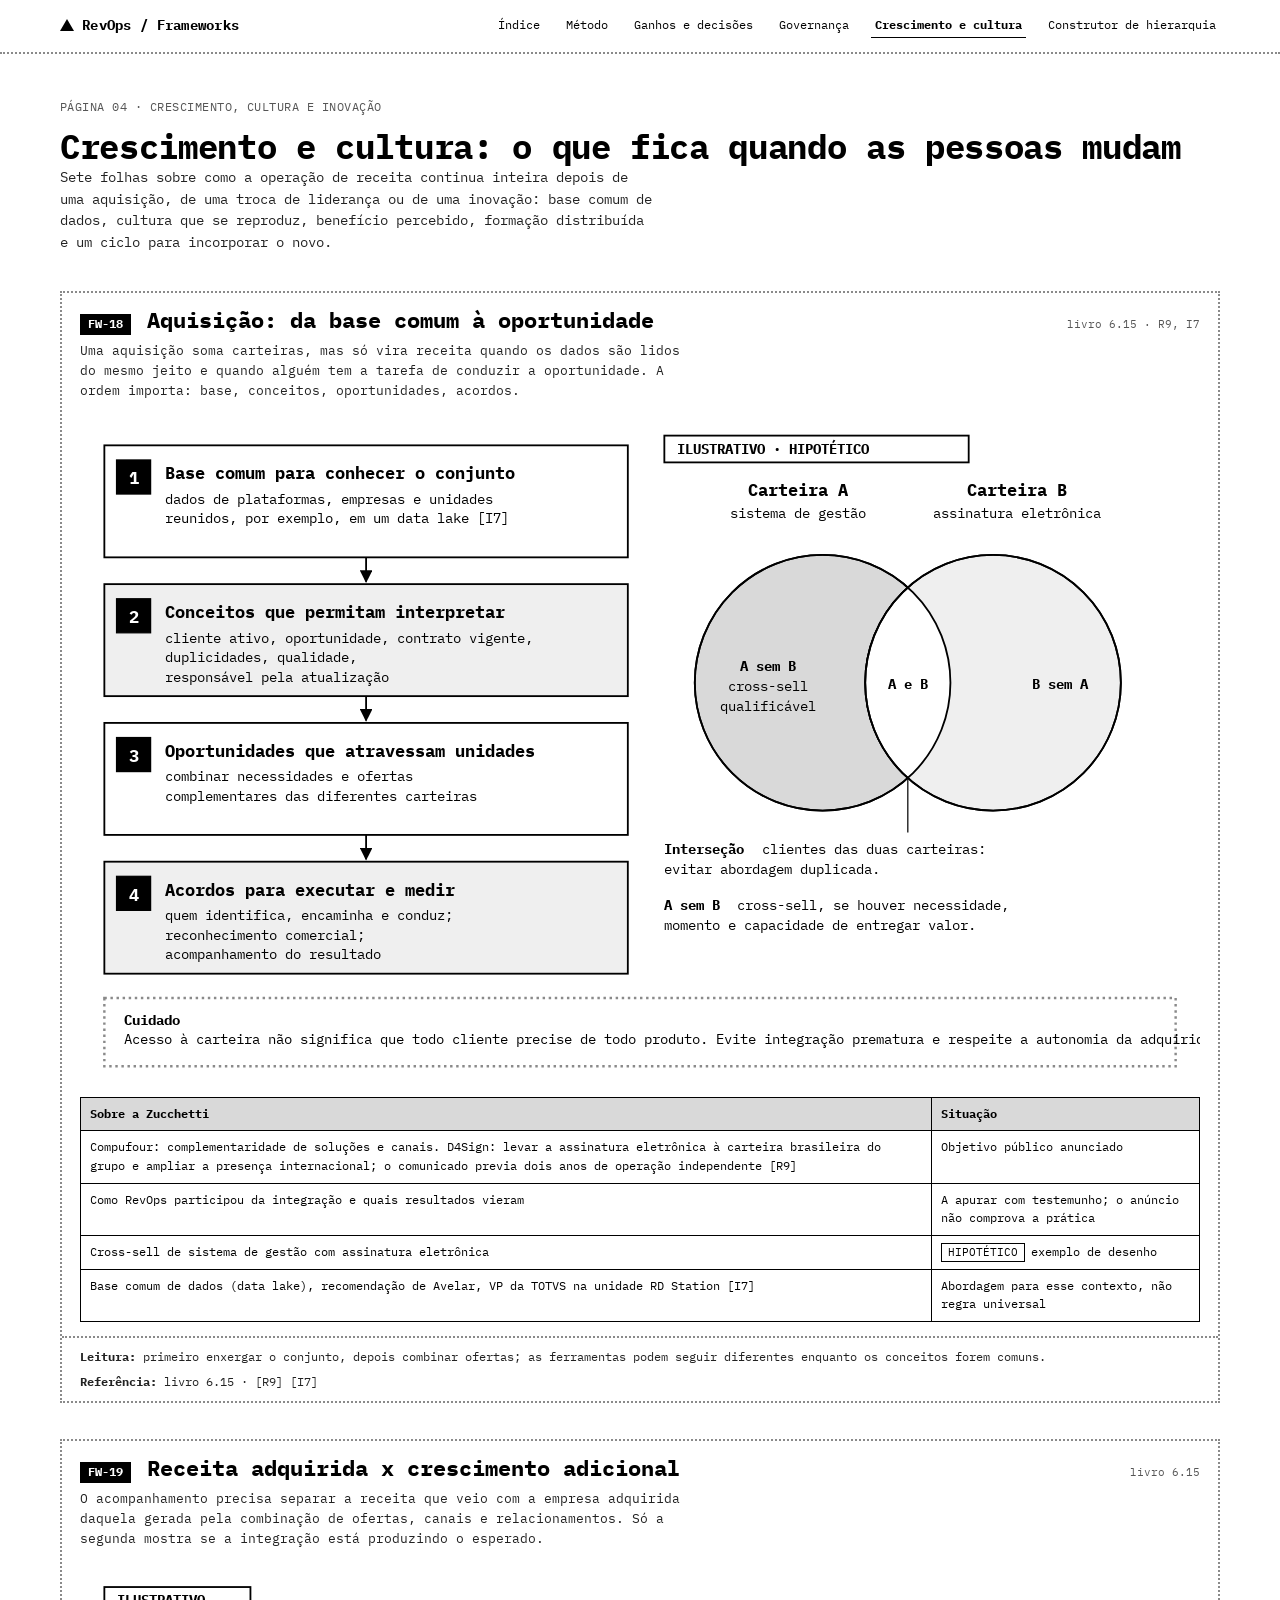
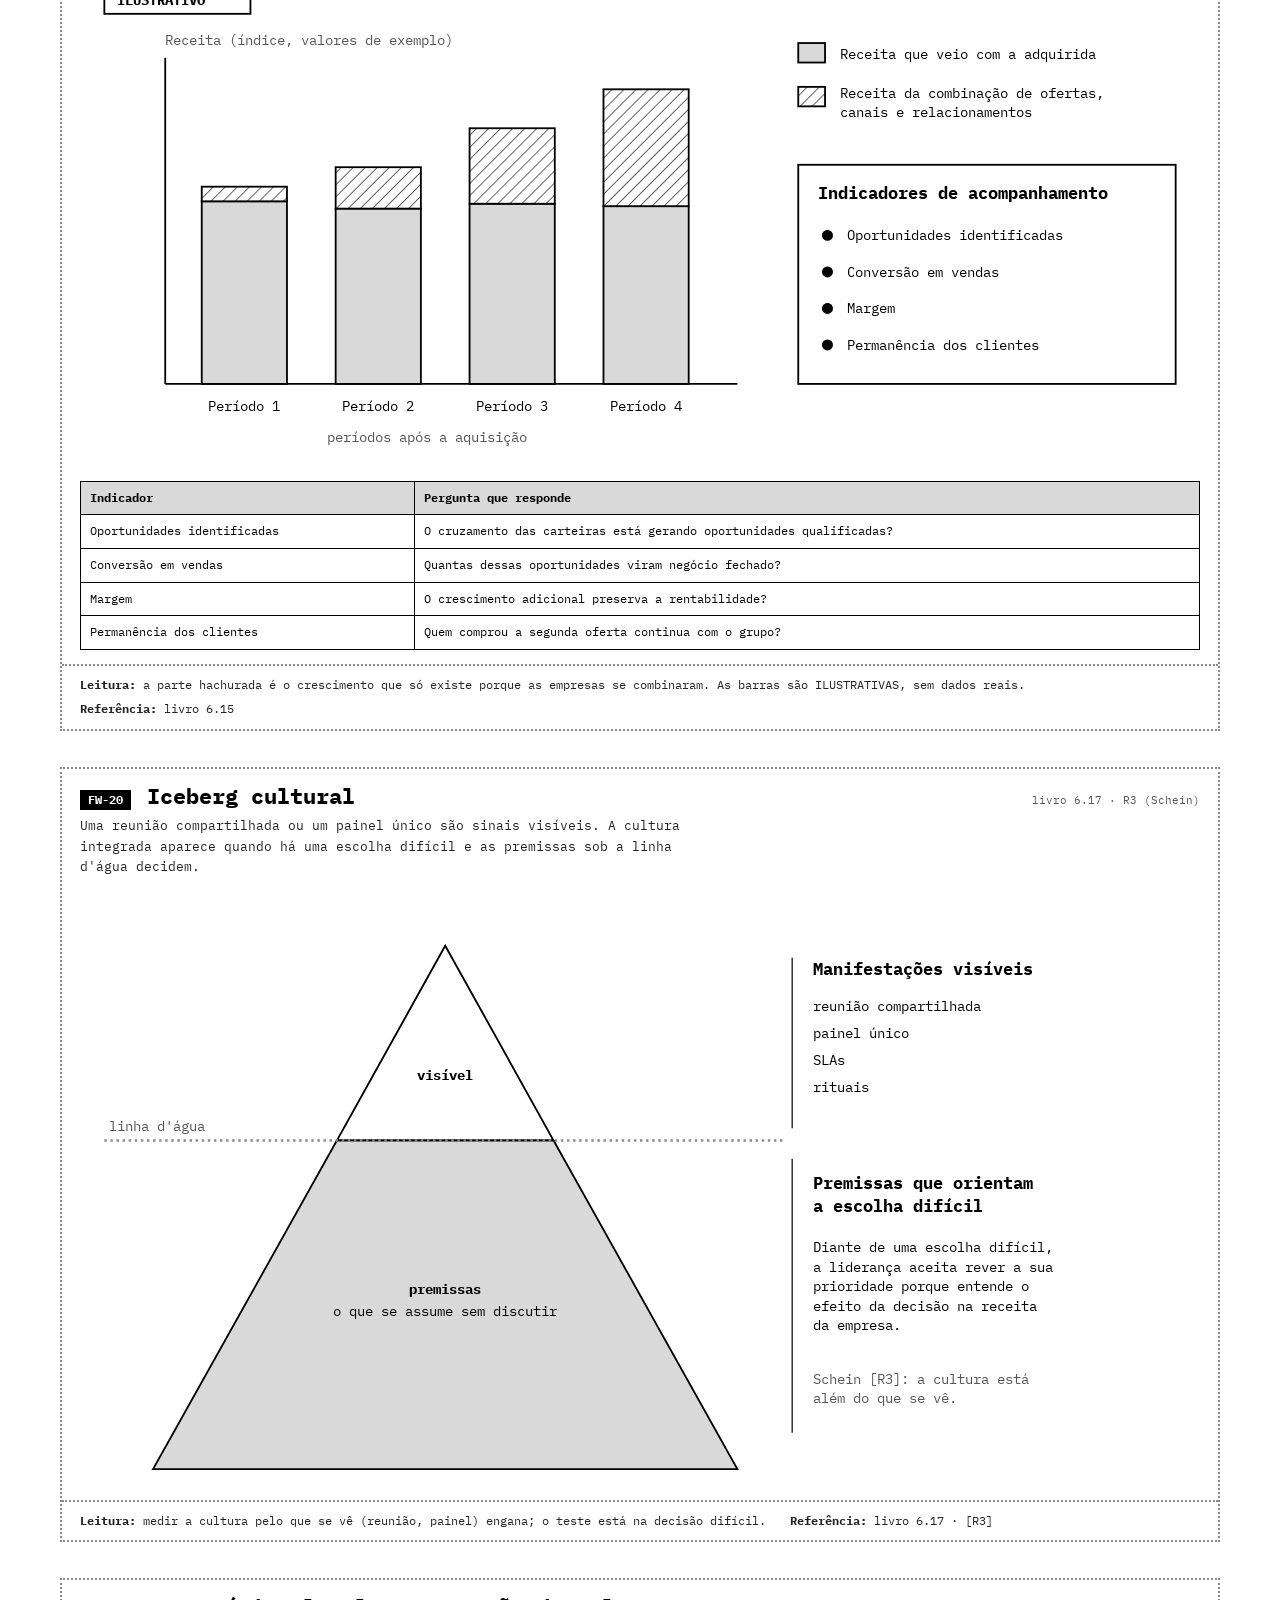
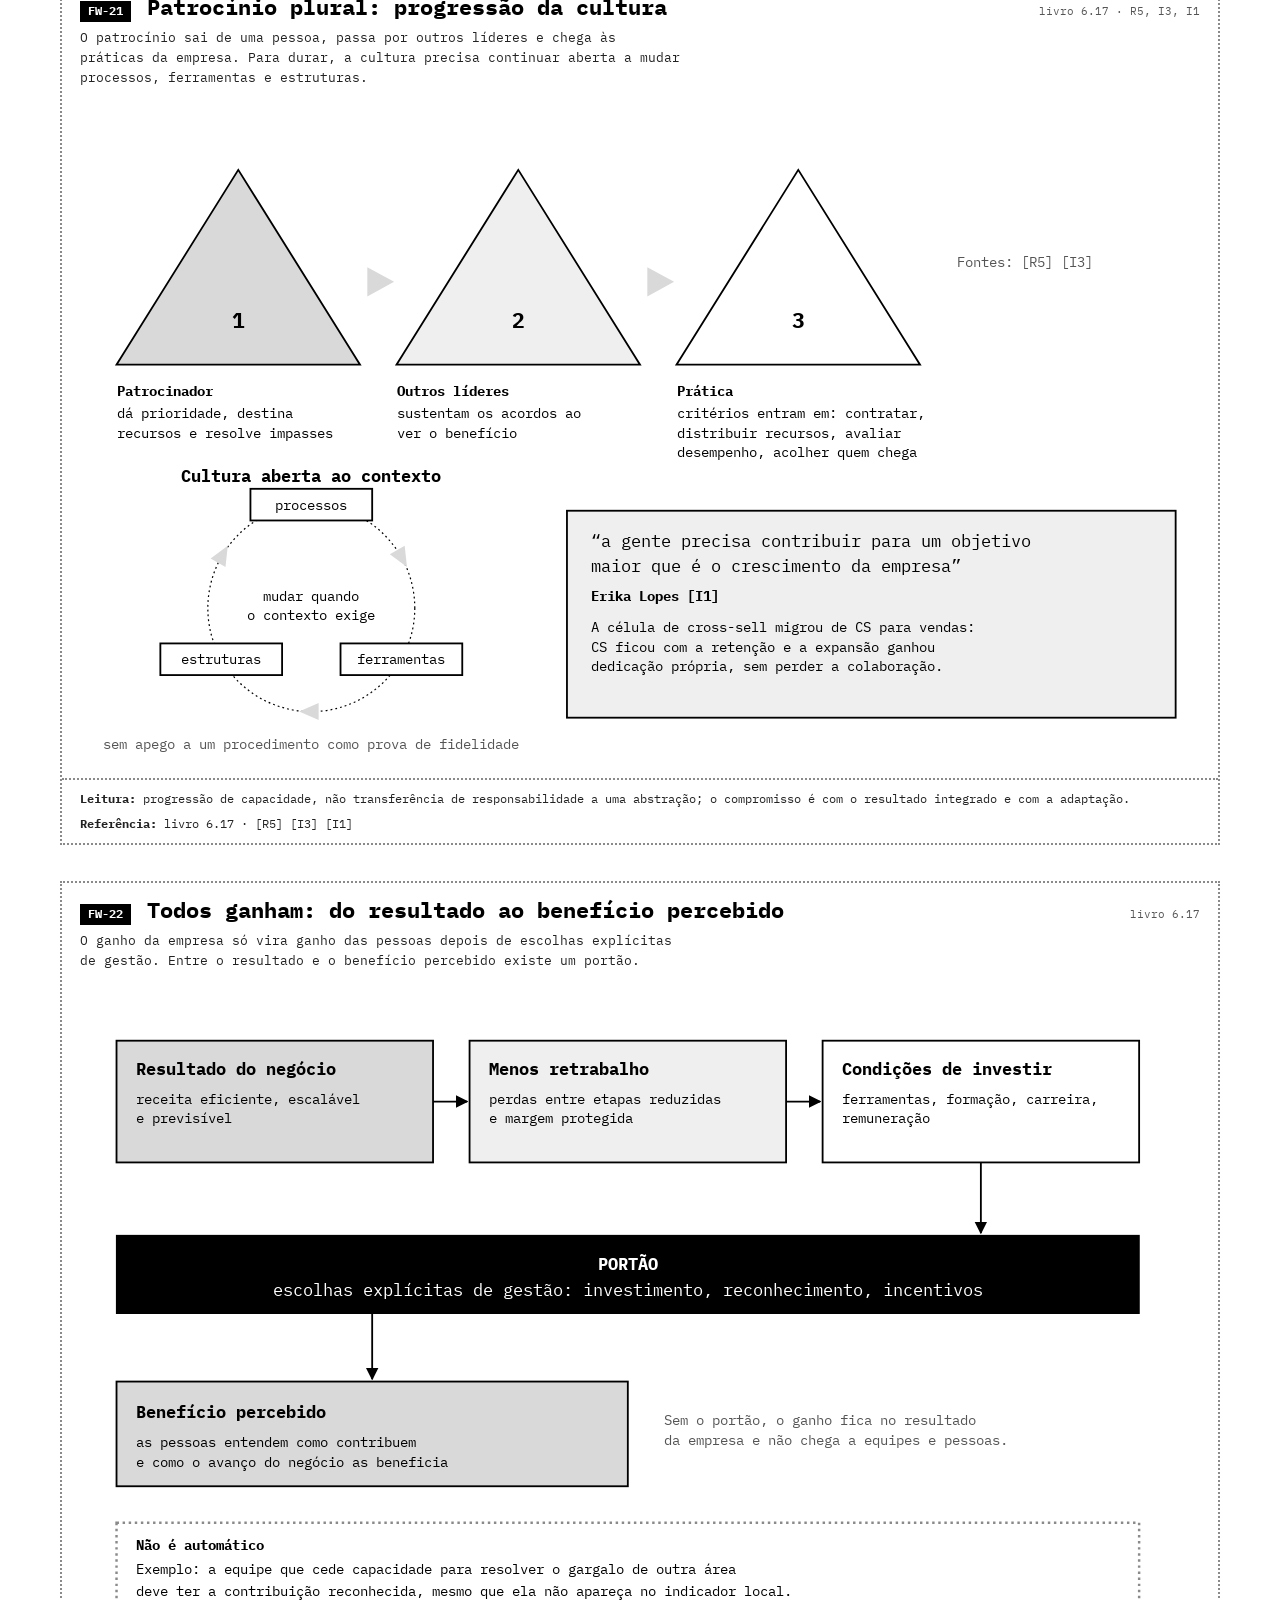
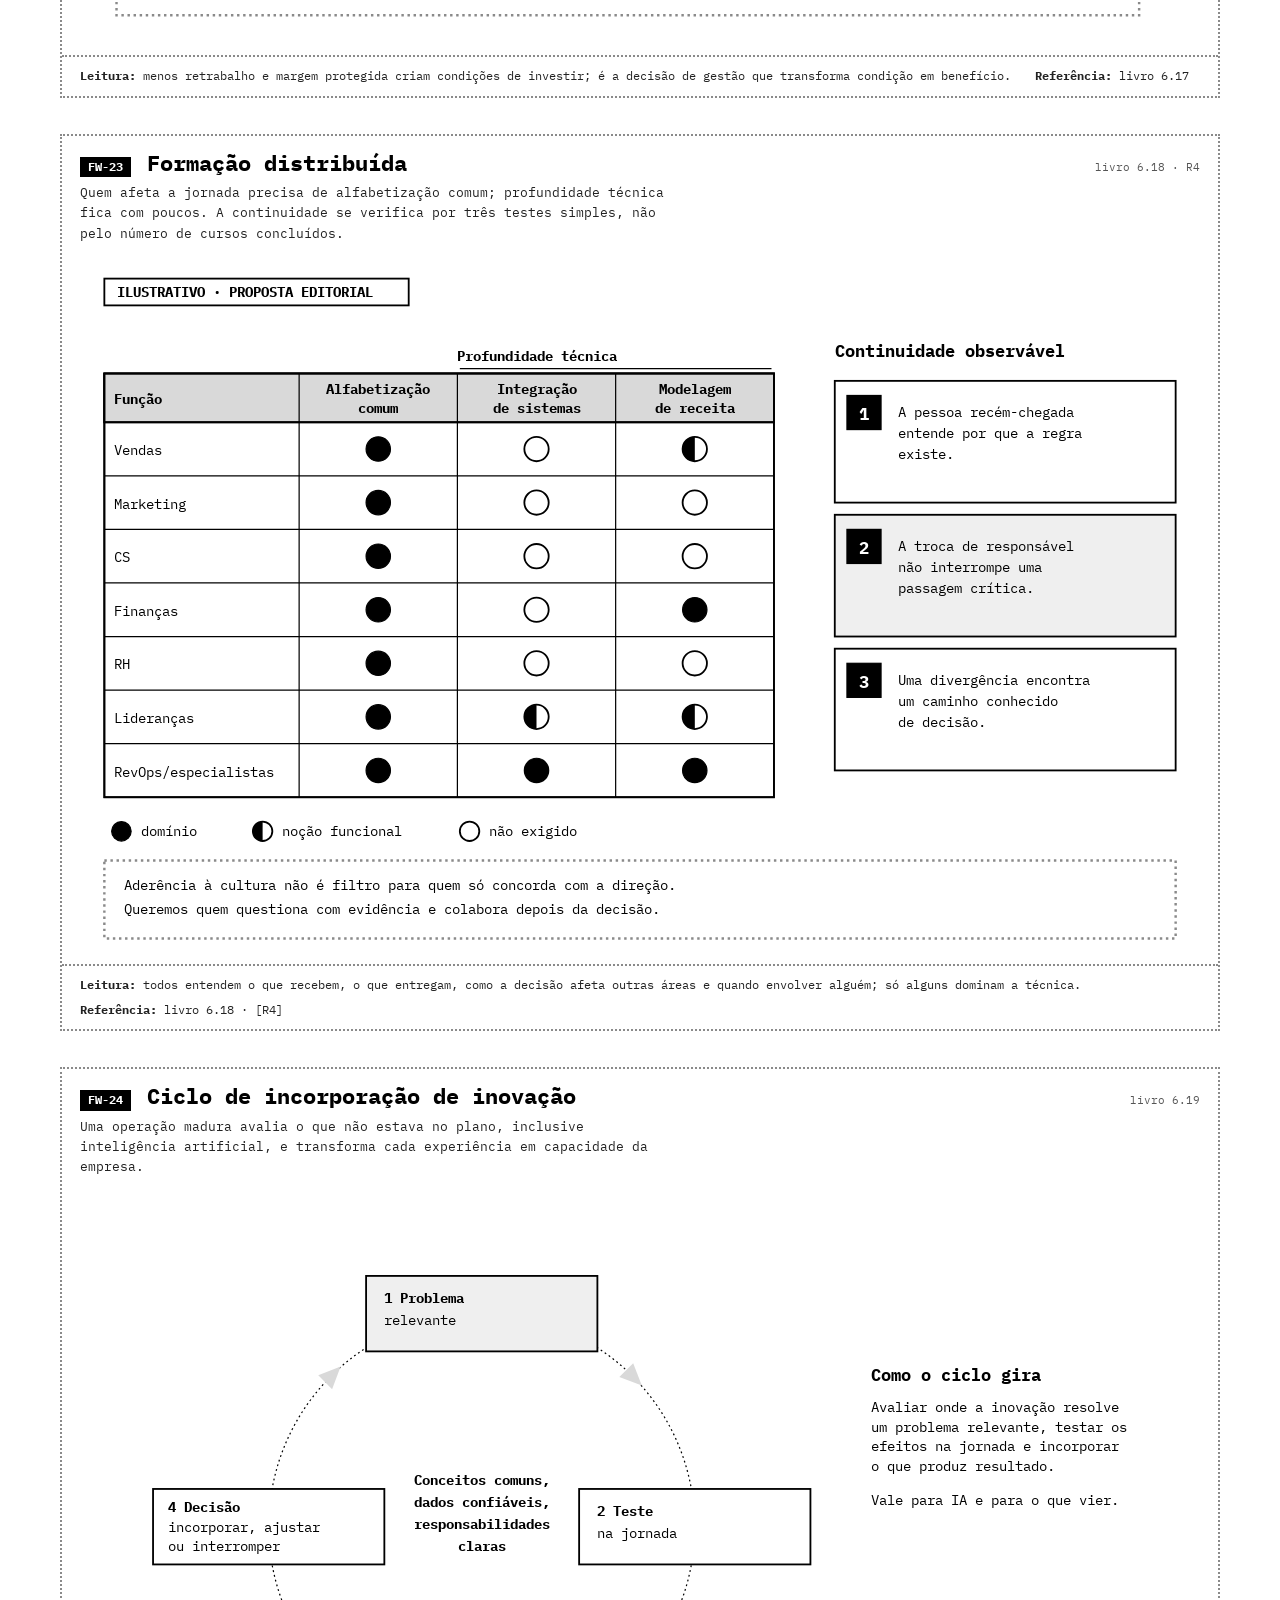
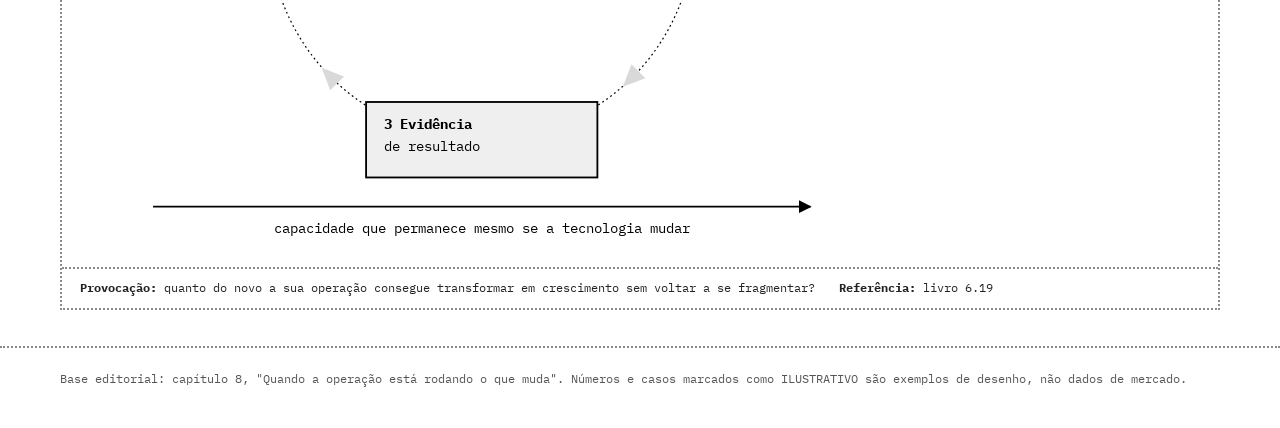
==== crescimento-e-cultura.html @ a1763b2c "Adiciona pagina de governanca (FW-12 a FW-17) Co-Authored-By: Claude Sonnet 5.5 <noreply@anthropic.c" ====
<!doctype html>
<html lang="pt-BR">
<head>
<meta charset="utf-8">
<meta name="viewport" content="width=device-width,initial-scale=1">
<title>Crescimento e cultura</title>
<link rel="preconnect" href="https://fonts.googleapis.com">
<link href="https://fonts.googleapis.com/css2?family=IBM+Plex+Mono:wght@400;700&display=swap" rel="stylesheet">
<link rel="stylesheet" href="assets/ds.css">
</head>
<body>
<main class="wrap">
  <section class="hero">
    <div class="kicker">PÁGINA 04 · CRESCIMENTO, CULTURA E INOVAÇÃO</div>
    <h1>Crescimento e cultura: o que fica quando as pessoas mudam</h1>
    <p>Sete folhas sobre como a operação de receita continua inteira depois de uma aquisição, de uma troca de liderança ou de uma inovação: base comum de dados, cultura que se reproduz, benefício percebido, formação distribuída e um ciclo para incorporar o novo.</p>
  </section>

  <!-- FW-18 -->
  <article class="sheet" id="fw-18">
    <header><span class="code">FW-18</span><h2>Aquisição: da base comum à oportunidade</h2><span class="src">livro 6.15 · R9, I7</span></header>
    <p class="lede">Uma aquisição soma carteiras, mas só vira receita quando os dados são lidos do mesmo jeito e quando alguém tem a tarefa de conduzir a oportunidade. A ordem importa: base, conceitos, oportunidades, acordos.</p>
    <div class="fig">
<svg viewBox="0 0 920 545" role="img" aria-label="Quatro passos da base comum à oportunidade e diagrama de Venn hipotético de duas carteiras de clientes">
  <defs><clipPath id="cp18"><circle cx="610" cy="215" r="105"/></clipPath></defs>
  <!-- passos -->
  <rect class="fp" x="20" y="20" width="430" height="92"/>
  <rect class="fk" x="30" y="32" width="28" height="28"/>
  <text class="t tb" x="44" y="52" text-anchor="middle" style="fill:#fff">1</text>
  <text class="t tb" x="70" y="48">Base comum para conhecer o conjunto</text>
  <text class="ts" x="70" y="68">dados de plataformas, empresas e unidades</text>
  <text class="ts" x="70" y="84">reunidos, por exemplo, em um data lake [I7]</text>
  <line class="ln" x1="235" y1="112" x2="235" y2="132" marker-end="url(#ah)"/>

  <rect class="fl2" x="20" y="134" width="430" height="92"/>
  <rect class="fk" x="30" y="146" width="28" height="28"/>
  <text class="t tb" x="44" y="166" text-anchor="middle" style="fill:#fff">2</text>
  <text class="t tb" x="70" y="162">Conceitos que permitam interpretar</text>
  <text class="ts" x="70" y="182">cliente ativo, oportunidade, contrato vigente,</text>
  <text class="ts" x="70" y="198">duplicidades, qualidade,</text>
  <text class="ts" x="70" y="214">responsável pela atualização</text>
  <line class="ln" x1="235" y1="226" x2="235" y2="246" marker-end="url(#ah)"/>

  <rect class="fp" x="20" y="248" width="430" height="92"/>
  <rect class="fk" x="30" y="260" width="28" height="28"/>
  <text class="t tb" x="44" y="280" text-anchor="middle" style="fill:#fff">3</text>
  <text class="t tb" x="70" y="276">Oportunidades que atravessam unidades</text>
  <text class="ts" x="70" y="296">combinar necessidades e ofertas</text>
  <text class="ts" x="70" y="312">complementares das diferentes carteiras</text>
  <line class="ln" x1="235" y1="340" x2="235" y2="360" marker-end="url(#ah)"/>

  <rect class="fl2" x="20" y="362" width="430" height="92"/>
  <rect class="fk" x="30" y="374" width="28" height="28"/>
  <text class="t tb" x="44" y="394" text-anchor="middle" style="fill:#fff">4</text>
  <text class="t tb" x="70" y="390">Acordos para executar e medir</text>
  <text class="ts" x="70" y="410">quem identifica, encaminha e conduz;</text>
  <text class="ts" x="70" y="426">reconhecimento comercial;</text>
  <text class="ts" x="70" y="442">acompanhamento do resultado</text>

  <!-- Venn -->
  <rect class="fp" x="480" y="12" width="250" height="22"/>
  <text class="ts tb" x="490" y="27">ILUSTRATIVO · HIPOTÉTICO</text>
  <text class="t tb" x="590" y="62" text-anchor="middle">Carteira A</text>
  <text class="ts" x="590" y="80" text-anchor="middle">sistema de gestão</text>
  <text class="t tb" x="770" y="62" text-anchor="middle">Carteira B</text>
  <text class="ts" x="770" y="80" text-anchor="middle">assinatura eletrônica</text>
  <circle class="fl" cx="610" cy="215" r="105"/>
  <circle class="fl2" cx="750" cy="215" r="105"/>
  <circle class="fp" cx="750" cy="215" r="105" clip-path="url(#cp18)"/>
  <circle class="ln" cx="610" cy="215" r="105"/>
  <circle class="ln" cx="750" cy="215" r="105"/>
  <text class="ts tb" x="565" y="205" text-anchor="middle">A sem B</text>
  <text class="ts" x="565" y="222" text-anchor="middle">cross-sell</text>
  <text class="ts" x="565" y="238" text-anchor="middle">qualificável</text>
  <text class="ts tb" x="680" y="220" text-anchor="middle">A e B</text>
  <text class="ts tb" x="805" y="220" text-anchor="middle">B sem A</text>
  <line class="lt" x1="680" y1="293" x2="680" y2="338"/>
  <text class="ts tb" x="480" y="356">Interseção</text>
  <text class="ts" x="560" y="356">clientes das duas carteiras:</text>
  <text class="ts" x="480" y="372">evitar abordagem duplicada.</text>
  <text class="ts tb" x="480" y="402">A sem B</text>
  <text class="ts" x="540" y="402">cross-sell, se houver necessidade,</text>
  <text class="ts" x="480" y="418">momento e capacidade de entregar valor.</text>

  <!-- nota -->
  <rect class="frame" x="20" y="474" width="880" height="56"/>
  <text class="ts tb" x="36" y="496">Cuidado</text>
  <text class="ts" x="36" y="512">Acesso à carteira não significa que todo cliente precise de todo produto. Evite integração prematura e respeite a autonomia da adquirida.</text>
</svg>
    </div>
    <div class="tbl">
      <table class="spec">
        <tr><th>Sobre a Zucchetti</th><th>Situação</th></tr>
        <tr><td>Compufour: complementaridade de soluções e canais. D4Sign: levar a assinatura eletrônica à carteira brasileira do grupo e ampliar a presença internacional; o comunicado previa dois anos de operação independente [R9]</td><td>Objetivo público anunciado</td></tr>
        <tr><td>Como RevOps participou da integração e quais resultados vieram</td><td>A apurar com testemunho; o anúncio não comprova a prática</td></tr>
        <tr><td>Cross-sell de sistema de gestão com assinatura eletrônica</td><td><span class="tag">HIPOTÉTICO</span>exemplo de desenho</td></tr>
        <tr><td>Base comum de dados (data lake), recomendação de Avelar, VP da TOTVS na unidade RD Station [I7]</td><td>Abordagem para esse contexto, não regra universal</td></tr>
      </table>
    </div>
    <footer><span><b>Leitura:</b> primeiro enxergar o conjunto, depois combinar ofertas; as ferramentas podem seguir diferentes enquanto os conceitos forem comuns.</span><span><b>Referência:</b> livro 6.15 · [R9] [I7]</span></footer>
  </article>

  <!-- FW-19 -->
  <article class="sheet" id="fw-19">
    <header><span class="code">FW-19</span><h2>Receita adquirida x crescimento adicional</h2><span class="src">livro 6.15</span></header>
    <p class="lede">O acompanhamento precisa separar a receita que veio com a empresa adquirida daquela gerada pela combinação de ofertas, canais e relacionamentos. Só a segunda mostra se a integração está produzindo o esperado.</p>
    <div class="fig">
<svg viewBox="0 0 920 410" role="img" aria-label="Barras empilhadas ilustrativas por período: receita adquirida em cinza e receita da combinação hachurada, com quatro indicadores de acompanhamento">
  <rect class="fp" x="20" y="14" width="120" height="22"/>
  <text class="ts tb" x="30" y="29">ILUSTRATIVO</text>
  <text class="ts tm" x="70" y="62">Receita (índice, valores de exemplo)</text>
  <line class="ln" x1="70" y1="72" x2="70" y2="340"/>
  <line class="ln" x1="70" y1="340" x2="540" y2="340"/>
  <!-- barras -->
  <rect class="fl" x="100" y="190" width="70" height="150"/>
  <rect class="fh" x="100" y="178" width="70" height="12"/>
  <rect class="fl" x="210" y="196" width="70" height="144"/>
  <rect class="fh" x="210" y="162" width="70" height="34"/>
  <rect class="fl" x="320" y="192" width="70" height="148"/>
  <rect class="fh" x="320" y="130" width="70" height="62"/>
  <rect class="fl" x="430" y="194" width="70" height="146"/>
  <rect class="fh" x="430" y="98" width="70" height="96"/>
  <text class="ts" x="135" y="362" text-anchor="middle">Período 1</text>
  <text class="ts" x="245" y="362" text-anchor="middle">Período 2</text>
  <text class="ts" x="355" y="362" text-anchor="middle">Período 3</text>
  <text class="ts" x="465" y="362" text-anchor="middle">Período 4</text>
  <text class="ts tm" x="285" y="388" text-anchor="middle">períodos após a aquisição</text>
  <!-- legenda -->
  <rect class="fl" x="590" y="60" width="22" height="16"/>
  <text class="ts" x="624" y="73">Receita que veio com a adquirida</text>
  <rect class="fh" x="590" y="96" width="22" height="16"/>
  <text class="ts" x="624" y="105">Receita da combinação de ofertas,</text>
  <text class="ts" x="624" y="121">canais e relacionamentos</text>
  <!-- indicadores -->
  <rect class="fp" x="590" y="160" width="310" height="180"/>
  <text class="t tb" x="606" y="188">Indicadores de acompanhamento</text>
  <circle class="fk" cx="614" cy="218" r="4"/><text class="ts" x="630" y="222">Oportunidades identificadas</text>
  <circle class="fk" cx="614" cy="248" r="4"/><text class="ts" x="630" y="252">Conversão em vendas</text>
  <circle class="fk" cx="614" cy="278" r="4"/><text class="ts" x="630" y="282">Margem</text>
  <circle class="fk" cx="614" cy="308" r="4"/><text class="ts" x="630" y="312">Permanência dos clientes</text>
</svg>
    </div>
    <div class="tbl">
      <table class="spec">
        <tr><th>Indicador</th><th>Pergunta que responde</th></tr>
        <tr><td>Oportunidades identificadas</td><td>O cruzamento das carteiras está gerando oportunidades qualificadas?</td></tr>
        <tr><td>Conversão em vendas</td><td>Quantas dessas oportunidades viram negócio fechado?</td></tr>
        <tr><td>Margem</td><td>O crescimento adicional preserva a rentabilidade?</td></tr>
        <tr><td>Permanência dos clientes</td><td>Quem comprou a segunda oferta continua com o grupo?</td></tr>
      </table>
    </div>
    <footer><span><b>Leitura:</b> a parte hachurada é o crescimento que só existe porque as empresas se combinaram. As barras são ILUSTRATIVAS, sem dados reais.</span><span><b>Referência:</b> livro 6.15</span></footer>
  </article>

  <!-- FW-20 -->
  <article class="sheet" id="fw-20">
    <header><span class="code">FW-20</span><h2>Iceberg cultural</h2><span class="src">livro 6.17 · R3 (Schein)</span></header>
    <p class="lede">Uma reunião compartilhada ou um painel único são sinais visíveis. A cultura integrada aparece quando há uma escolha difícil e as premissas sob a linha d'água decidem.</p>
    <div class="fig">
<svg viewBox="0 0 920 490" role="img" aria-label="Iceberg: acima da linha d'água as manifestações visíveis, abaixo as premissas que orientam a escolha difícil">
  <polygon class="fp" points="300,40 389,200 211,200"/>
  <polygon class="fl" points="211,200 389,200 540,470 60,470"/>
  <line class="lg" x1="20" y1="200" x2="580" y2="200"/>
  <text class="ts tm" x="24" y="192">linha d'água</text>
  <text class="ts tb" x="300" y="150" text-anchor="middle">visível</text>
  <text class="ts tb" x="300" y="326" text-anchor="middle">premissas</text>
  <text class="ts" x="300" y="344" text-anchor="middle">o que se assume sem discutir</text>
  <!-- acima -->
  <line class="lt" x1="585" y1="50" x2="585" y2="190"/>
  <text class="t tb" x="602" y="64">Manifestações visíveis</text>
  <text class="ts" x="602" y="94">reunião compartilhada</text>
  <text class="ts" x="602" y="116">painel único</text>
  <text class="ts" x="602" y="138">SLAs</text>
  <text class="ts" x="602" y="160">rituais</text>
  <!-- abaixo -->
  <line class="lt" x1="585" y1="215" x2="585" y2="440"/>
  <text class="t tb" x="602" y="240">Premissas que orientam</text>
  <text class="t tb" x="602" y="259">a escolha difícil</text>
  <text class="ts" x="602" y="292">Diante de uma escolha difícil,</text>
  <text class="ts" x="602" y="308">a liderança aceita rever a sua</text>
  <text class="ts" x="602" y="324">prioridade porque entende o</text>
  <text class="ts" x="602" y="340">efeito da decisão na receita</text>
  <text class="ts" x="602" y="356">da empresa.</text>
  <text class="ts tm" x="602" y="400">Schein [R3]: a cultura está</text>
  <text class="ts tm" x="602" y="416">além do que se vê.</text>
</svg>
    </div>
    <footer><span><b>Leitura:</b> medir a cultura pelo que se vê (reunião, painel) engana; o teste está na decisão difícil.</span><span><b>Referência:</b> livro 6.17 · [R3]</span></footer>
  </article>

  <!-- FW-21 -->
  <article class="sheet" id="fw-21">
    <header><span class="code">FW-21</span><h2>Patrocínio plural: progressão da cultura</h2><span class="src">livro 6.17 · R5, I3, I1</span></header>
    <p class="lede">O patrocínio sai de uma pessoa, passa por outros líderes e chega às práticas da empresa. Para durar, a cultura precisa continuar aberta a mudar processos, ferramentas e estruturas.</p>
    <div class="fig">
<svg viewBox="0 0 920 545" role="img" aria-label="Três triângulos encadeados da progressão do patrocínio, ciclo de cultura aberta e citação de Erika Lopes">
  <polygon class="fl" points="130,50 30,210 230,210"/>
  <polygon class="fl2" points="360,50 260,210 460,210"/>
  <polygon class="fp" points="590,50 490,210 690,210"/>
  <text class="tt" x="130" y="180" text-anchor="middle">1</text>
  <text class="tt" x="360" y="180" text-anchor="middle">2</text>
  <text class="tt" x="590" y="180" text-anchor="middle">3</text>
  <polygon class="arr" points="236,130 258,142 236,154"/>
  <polygon class="arr" points="466,130 488,142 466,154"/>
  <text class="ts tb" x="30" y="236">Patrocinador</text>
  <text class="ts" x="30" y="254">dá prioridade, destina</text>
  <text class="ts" x="30" y="270">recursos e resolve impasses</text>
  <text class="ts tb" x="260" y="236">Outros líderes</text>
  <text class="ts" x="260" y="254">sustentam os acordos ao</text>
  <text class="ts" x="260" y="270">ver o benefício</text>
  <text class="ts tb" x="490" y="236">Prática</text>
  <text class="ts" x="490" y="254">critérios entram em: contratar,</text>
  <text class="ts" x="490" y="270">distribuir recursos, avaliar</text>
  <text class="ts" x="490" y="286">desempenho, acolher quem chega</text>
  <text class="ts tm" x="720" y="130">Fontes: [R5] [I3]</text>
  <!-- ciclo -->
  <text class="t tb" x="190" y="306" text-anchor="middle">Cultura aberta ao contexto</text>
  <circle cx="190" cy="410" r="85" fill="none" stroke="#000" stroke-width="1" stroke-dasharray="1.5 2.5"/>
  <polygon class="arr" points="268.6,376.2 266.7,358.8 254.5,365.8"/>
  <polygon class="arr" points="180,495 196,502 196,488"/>
  <polygon class="arr" points="121.4,358.8 107.3,369.2 119.5,376.2"/>
  <rect class="fp" x="140" y="312" width="100" height="26"/>
  <text class="ts" x="190" y="329" text-anchor="middle">processos</text>
  <rect class="fp" x="214" y="439" width="100" height="26"/>
  <text class="ts" x="264" y="456" text-anchor="middle">ferramentas</text>
  <rect class="fp" x="66" y="439" width="100" height="26"/>
  <text class="ts" x="116" y="456" text-anchor="middle">estruturas</text>
  <text class="ts" x="190" y="404" text-anchor="middle">mudar quando</text>
  <text class="ts" x="190" y="420" text-anchor="middle">o contexto exige</text>
  <text class="ts tm" x="190" y="526" text-anchor="middle">sem apego a um procedimento como prova de fidelidade</text>
  <!-- citação -->
  <rect class="fl2" x="400" y="330" width="500" height="170"/>
  <text class="t" x="420" y="360">“a gente precisa contribuir para um objetivo</text>
  <text class="t" x="420" y="380">maior que é o crescimento da empresa”</text>
  <text class="ts tb" x="420" y="404">Erika Lopes [I1]</text>
  <text class="ts" x="420" y="430">A célula de cross-sell migrou de CS para vendas:</text>
  <text class="ts" x="420" y="446">CS ficou com a retenção e a expansão ganhou</text>
  <text class="ts" x="420" y="462">dedicação própria, sem perder a colaboração.</text>
</svg>
    </div>
    <footer><span><b>Leitura:</b> progressão de capacidade, não transferência de responsabilidade a uma abstração; o compromisso é com o resultado integrado e com a adaptação.</span><span><b>Referência:</b> livro 6.17 · [R5] [I3] [I1]</span></footer>
  </article>

  <!-- FW-22 -->
  <article class="sheet" id="fw-22">
    <header><span class="code">FW-22</span><h2>Todos ganham: do resultado ao benefício percebido</h2><span class="src">livro 6.17</span></header>
    <p class="lede">O ganho da empresa só vira ganho das pessoas depois de escolhas explícitas de gestão. Entre o resultado e o benefício percebido existe um portão.</p>
    <div class="fig">
<svg viewBox="0 0 920 540" role="img" aria-label="Cadeia do crescimento com receita eficiente até o benefício percebido, com um portão de escolhas explícitas de gestão">
  <rect class="fl" x="30" y="40" width="260" height="100"/>
  <text class="t tb" x="46" y="68">Resultado do negócio</text>
  <text class="ts" x="46" y="92">receita eficiente, escalável</text>
  <text class="ts" x="46" y="108">e previsível</text>
  <line class="ln" x1="290" y1="90" x2="318" y2="90" marker-end="url(#ah)"/>
  <rect class="fl2" x="320" y="40" width="260" height="100"/>
  <text class="t tb" x="336" y="68">Menos retrabalho</text>
  <text class="ts" x="336" y="92">perdas entre etapas reduzidas</text>
  <text class="ts" x="336" y="108">e margem protegida</text>
  <line class="ln" x1="580" y1="90" x2="608" y2="90" marker-end="url(#ah)"/>
  <rect class="fp" x="610" y="40" width="260" height="100"/>
  <text class="t tb" x="626" y="68">Condições de investir</text>
  <text class="ts" x="626" y="92">ferramentas, formação, carreira,</text>
  <text class="ts" x="626" y="108">remuneração</text>
  <line class="ln" x1="740" y1="140" x2="740" y2="198" marker-end="url(#ah)"/>
  <rect class="fk" x="30" y="200" width="840" height="64"/>
  <text class="t tb" x="450" y="228" text-anchor="middle" style="fill:#fff">PORTÃO</text>
  <text class="t" x="450" y="250" text-anchor="middle" style="fill:#fff">escolhas explícitas de gestão: investimento, reconhecimento, incentivos</text>
  <line class="ln" x1="240" y1="264" x2="240" y2="318" marker-end="url(#ah)"/>
  <rect class="fl" x="30" y="320" width="420" height="86"/>
  <text class="t tb" x="46" y="350">Benefício percebido</text>
  <text class="ts" x="46" y="374">as pessoas entendem como contribuem</text>
  <text class="ts" x="46" y="390">e como o avanço do negócio as beneficia</text>
  <text class="ts tm" x="480" y="356">Sem o portão, o ganho fica no resultado</text>
  <text class="ts tm" x="480" y="372">da empresa e não chega a equipes e pessoas.</text>
  <rect class="frame" x="30" y="436" width="840" height="76"/>
  <text class="ts tb" x="46" y="458">Não é automático</text>
  <text class="ts" x="46" y="478">Exemplo: a equipe que cede capacidade para resolver o gargalo de outra área</text>
  <text class="ts" x="46" y="496">deve ter a contribuição reconhecida, mesmo que ela não apareça no indicador local.</text>
</svg>
    </div>
    <footer><span><b>Leitura:</b> menos retrabalho e margem protegida criam condições de investir; é a decisão de gestão que transforma condição em benefício.</span><span><b>Referência:</b> livro 6.17</span></footer>
  </article>

  <!-- FW-23 -->
  <article class="sheet" id="fw-23">
    <header><span class="code">FW-23</span><h2>Formação distribuída</h2><span class="src">livro 6.18 · R4</span></header>
    <p class="lede">Quem afeta a jornada precisa de alfabetização comum; profundidade técnica fica com poucos. A continuidade se verifica por três testes simples, não pelo número de cursos concluídos.</p>
    <div class="fig">
<svg viewBox="0 0 920 570" role="img" aria-label="Matriz de funções por alfabetização comum e profundidade técnica com círculos cheio, meio e vazio, e três verificações de continuidade">
  <rect class="fp" x="20" y="12" width="250" height="22"/>
  <text class="ts tb" x="30" y="27">ILUSTRATIVO · PROPOSTA EDITORIAL</text>
  <text class="ts tb" x="375" y="80" text-anchor="middle">Profundidade técnica</text>
  <line class="lt" x1="312" y1="86" x2="568" y2="86"/>
  <rect class="fl" x="20" y="90" width="550" height="40"/>
  <rect class="fp" x="20" y="90" width="550" height="348"/>
  <rect class="fl" x="20" y="90" width="550" height="40"/>
  <g class="lt">
    <line x1="180" y1="90" x2="180" y2="438"/><line x1="310" y1="90" x2="310" y2="438"/><line x1="440" y1="90" x2="440" y2="438"/>
    <line x1="20" y1="174" x2="570" y2="174"/><line x1="20" y1="218" x2="570" y2="218"/><line x1="20" y1="262" x2="570" y2="262"/>
    <line x1="20" y1="306" x2="570" y2="306"/><line x1="20" y1="350" x2="570" y2="350"/><line x1="20" y1="394" x2="570" y2="394"/>
  </g>
  <rect class="lb" x="20" y="90" width="550" height="348" style="stroke-width:1.5"/>
  <line class="ln" x1="20" y1="130" x2="570" y2="130"/>
  <text class="ts tb" x="28" y="115">Função</text>
  <text class="ts tb" x="245" y="107" text-anchor="middle">Alfabetização</text><text class="ts tb" x="245" y="122" text-anchor="middle">comum</text>
  <text class="ts tb" x="375" y="107" text-anchor="middle">Integração</text><text class="ts tb" x="375" y="122" text-anchor="middle">de sistemas</text>
  <text class="ts tb" x="505" y="107" text-anchor="middle">Modelagem</text><text class="ts tb" x="505" y="122" text-anchor="middle">de receita</text>
  <text class="ts" x="28" y="157">Vendas</text>
  <text class="ts" x="28" y="201">Marketing</text>
  <text class="ts" x="28" y="245">CS</text>
  <text class="ts" x="28" y="289">Finanças</text>
  <text class="ts" x="28" y="333">RH</text>
  <text class="ts" x="28" y="377">Lideranças</text>
  <text class="ts" x="28" y="421">RevOps/especialistas</text>
  <!-- cheio: c, meio: m, vazio: v -->
  <circle class="fk" cx="245" cy="152" r="10"/><circle class="fp" cx="375" cy="152" r="10"/><circle class="fp" cx="505" cy="152" r="10"/><path d="M505 142A10 10 0 0 0 505 162Z" fill="#000"/>
  <circle class="fk" cx="245" cy="196" r="10"/><circle class="fp" cx="375" cy="196" r="10"/><circle class="fp" cx="505" cy="196" r="10"/>
  <circle class="fk" cx="245" cy="240" r="10"/><circle class="fp" cx="375" cy="240" r="10"/><circle class="fp" cx="505" cy="240" r="10"/>
  <circle class="fk" cx="245" cy="284" r="10"/><circle class="fp" cx="375" cy="284" r="10"/><circle class="fk" cx="505" cy="284" r="10"/>
  <circle class="fk" cx="245" cy="328" r="10"/><circle class="fp" cx="375" cy="328" r="10"/><circle class="fp" cx="505" cy="328" r="10"/>
  <circle class="fk" cx="245" cy="372" r="10"/><circle class="fp" cx="375" cy="372" r="10"/><path d="M375 362A10 10 0 0 0 375 382Z" fill="#000"/><circle class="fp" cx="505" cy="372" r="10"/><path d="M505 362A10 10 0 0 0 505 382Z" fill="#000"/>
  <circle class="fk" cx="245" cy="416" r="10"/><circle class="fk" cx="375" cy="416" r="10"/><circle class="fk" cx="505" cy="416" r="10"/>
  <!-- legenda -->
  <circle class="fk" cx="34" cy="466" r="8"/><text class="ts" x="50" y="470">domínio</text>
  <circle class="fp" cx="150" cy="466" r="8"/><path d="M150 458A8 8 0 0 0 150 474Z" fill="#000"/><text class="ts" x="166" y="470">noção funcional</text>
  <circle class="fp" cx="320" cy="466" r="8"/><text class="ts" x="336" y="470">não exigido</text>
  <rect class="frame" x="20" y="490" width="880" height="64"/>
  <text class="ts" x="36" y="514">Aderência à cultura não é filtro para quem só concorda com a direção.</text>
  <text class="ts" x="36" y="534">Queremos quem questiona com evidência e colabora depois da decisão.</text>
  <!-- verificações -->
  <text class="t tb" x="620" y="76">Continuidade observável</text>
  <rect class="fp" x="620" y="96" width="280" height="100"/>
  <rect class="fk" x="630" y="108" width="28" height="28"/><text class="t tb" x="644" y="128" text-anchor="middle" style="fill:#fff">1</text>
  <text class="ts" x="672" y="126">A pessoa recém-chegada</text><text class="ts" x="672" y="143">entende por que a regra</text><text class="ts" x="672" y="160">existe.</text>
  <rect class="fl2" x="620" y="206" width="280" height="100"/>
  <rect class="fk" x="630" y="218" width="28" height="28"/><text class="t tb" x="644" y="238" text-anchor="middle" style="fill:#fff">2</text>
  <text class="ts" x="672" y="236">A troca de responsável</text><text class="ts" x="672" y="253">não interrompe uma</text><text class="ts" x="672" y="270">passagem crítica.</text>
  <rect class="fp" x="620" y="316" width="280" height="100"/>
  <rect class="fk" x="630" y="328" width="28" height="28"/><text class="t tb" x="644" y="348" text-anchor="middle" style="fill:#fff">3</text>
  <text class="ts" x="672" y="346">Uma divergência encontra</text><text class="ts" x="672" y="363">um caminho conhecido</text><text class="ts" x="672" y="380">de decisão.</text>
</svg>
    </div>
    <footer><span><b>Leitura:</b> todos entendem o que recebem, o que entregam, como a decisão afeta outras áreas e quando envolver alguém; só alguns dominam a técnica.</span><span><b>Referência:</b> livro 6.18 · [R4]</span></footer>
  </article>

  <!-- FW-24 -->
  <article class="sheet" id="fw-24">
    <header><span class="code">FW-24</span><h2>Ciclo de incorporação de inovação</h2><span class="src">livro 6.19</span></header>
    <p class="lede">Uma operação madura avalia o que não estava no plano, inclusive inteligência artificial, e transforma cada experiência em capacidade da empresa.</p>
    <div class="fig">
<svg viewBox="0 0 920 545" role="img" aria-label="Ciclo pontilhado de quatro nós: problema relevante, teste na jornada, evidência de resultado e decisão de incorporar, ajustar ou interromper">
  <circle cx="330" cy="270" r="175" fill="none" stroke="#000" stroke-width="1" stroke-dasharray="1.5 2.5"/>
  <polygon class="arr" points="461.5,154.1 454.4,135.7 443.0,147.1"/>
  <polygon class="arr" points="445.9,401.5 464.4,394.4 453.0,383.0"/>
  <polygon class="arr" points="198.5,385.9 205.5,404.4 216.9,393.0"/>
  <polygon class="arr" points="214.1,138.5 195.7,145.6 207.1,157.0"/>
  <rect class="fl2" x="235" y="64" width="190" height="62"/>
  <text class="ts tb" x="250" y="86">1 Problema</text><text class="ts" x="250" y="104">relevante</text>
  <rect class="fp" x="410" y="239" width="190" height="62"/>
  <text class="ts tb" x="425" y="261">2 Teste</text><text class="ts" x="425" y="279">na jornada</text>
  <rect class="fl2" x="235" y="414" width="190" height="62"/>
  <text class="ts tb" x="250" y="436">3 Evidência</text><text class="ts" x="250" y="454">de resultado</text>
  <rect class="fp" x="60" y="239" width="190" height="62"/>
  <text class="ts tb" x="72" y="258">4 Decisão</text><text class="ts" x="72" y="274">incorporar, ajustar</text><text class="ts" x="72" y="290">ou interromper</text>
  <text class="ts tb" x="330" y="236" text-anchor="middle">Conceitos comuns,</text>
  <text class="ts tb" x="330" y="254" text-anchor="middle">dados confiáveis,</text>
  <text class="ts tb" x="330" y="272" text-anchor="middle">responsabilidades</text>
  <text class="ts tb" x="330" y="290" text-anchor="middle">claras</text>
  <line class="ln" x1="60" y1="500" x2="600" y2="500" marker-end="url(#ah)"/>
  <text class="ts" x="330" y="522" text-anchor="middle">capacidade que permanece mesmo se a tecnologia mudar</text>
  <text class="t tb" x="650" y="150">Como o ciclo gira</text>
  <text class="ts" x="650" y="176">Avaliar onde a inovação resolve</text>
  <text class="ts" x="650" y="192">um problema relevante, testar os</text>
  <text class="ts" x="650" y="208">efeitos na jornada e incorporar</text>
  <text class="ts" x="650" y="224">o que produz resultado.</text>
  <text class="ts" x="650" y="252">Vale para IA e para o que vier.</text>
</svg>
    </div>
    <footer><span><b>Provocação:</b> quanto do novo a sua operação consegue transformar em crescimento sem voltar a se fragmentar?</span><span><b>Referência:</b> livro 6.19</span></footer>
  </article>
</main>
<script src="assets/shell.js"></script>
</body>
</html>
---- assets/ds.css ----
/* Sistema de design tecnico: epura / desenho geometrico.
   Linha preta, moldura pontilhada cinza, preenchimento D9D9D9, tipografia mono. */
:root{
  --ink:#000;
  --paper:#fff;
  --grid:#8a8a8a;
  --fill:#d9d9d9;
  --fill-2:#efefef;
  --muted:#555;
  --mono:"IBM Plex Mono","JetBrains Mono",ui-monospace,SFMono-Regular,Menlo,Consolas,monospace;
  --gutter:clamp(16px,4vw,40px);
}
*{box-sizing:border-box}
html{-webkit-text-size-adjust:100%}
body{margin:0;background:var(--paper);color:var(--ink);font:400 14px/1.55 var(--mono);}
a{color:inherit;text-decoration-thickness:1px;text-underline-offset:3px}
a:hover{background:var(--ink);color:var(--paper);text-decoration:none}
h1,h2,h3{font-weight:700;margin:0;line-height:1.2}
h1{font-size:clamp(22px,3.4vw,34px);letter-spacing:-.01em}
h2{font-size:clamp(17px,2vw,22px)}
h3{font-size:14px}
p{margin:0 0 .8em}
.wrap{max-width:1240px;margin:0 auto;padding:0 var(--gutter)}

/* topo */
.top{border-bottom:2px dotted var(--grid);}
.top .wrap{display:flex;flex-wrap:wrap;gap:10px 28px;align-items:center;justify-content:space-between;padding-top:14px;padding-bottom:14px}
.brand{font-weight:700;letter-spacing:.02em;text-decoration:none}
.brand i{font-style:normal;display:inline-block;width:0;height:0;border-left:7px solid transparent;border-right:7px solid transparent;border-bottom:12px solid var(--ink);margin-right:8px;vertical-align:-1px}
.nav{display:flex;flex-wrap:wrap;gap:4px 18px;font-size:12px}
.nav a{text-decoration:none;padding:2px 4px;border-bottom:1px solid transparent}
.nav a[aria-current="page"]{border-bottom-color:var(--ink);font-weight:700}

/* cabecalho de pagina */
.hero{padding:44px 0 26px}
.hero .kicker{font-size:12px;color:var(--muted);margin-bottom:10px;letter-spacing:.04em}
.hero p{max-width:74ch;color:#222}

/* folha tecnica (moldura pontilhada) */
.sheet{border:2px dotted var(--grid);margin:0 0 36px;background:var(--paper)}
.sheet>header{display:flex;flex-wrap:wrap;gap:6px 16px;align-items:baseline;padding:14px 18px 0}
.sheet>header .code{font-weight:700;background:var(--ink);color:var(--paper);padding:1px 8px;font-size:12px}
.sheet>header h2{flex:1 1 280px}
.sheet>header .src{font-size:11px;color:var(--muted)}
.sheet .lede{padding:6px 18px 0;max-width:80ch;color:#222;font-size:13px}
.fig{padding:10px 18px 6px;overflow-x:auto}
.fig svg{display:block;width:100%;min-width:760px;height:auto}
.sheet footer{border-top:2px dotted var(--grid);padding:10px 18px;font-size:12px;color:#222;display:flex;flex-wrap:wrap;gap:6px 24px}
.sheet footer b{font-weight:700}
.tag{display:inline-block;border:1px solid var(--ink);padding:0 6px;font-size:11px;margin-right:6px}
.tag.fill{background:var(--fill)}
.tag.solid{background:var(--ink);color:var(--paper)}

/* tabelas tecnicas */
table.spec{border-collapse:collapse;width:100%;font-size:12px}
table.spec th,table.spec td{border:1px solid var(--ink);padding:7px 9px;text-align:left;vertical-align:top}
table.spec th{background:var(--fill);font-weight:700}
.tbl{padding:6px 18px 14px;overflow-x:auto}

/* grade de indice */
.grid{display:grid;grid-template-columns:repeat(auto-fill,minmax(270px,1fr));gap:18px;margin-bottom:40px}
.card{display:block;border:2px dotted var(--grid);padding:16px;text-decoration:none;min-height:150px}
.card:hover{background:var(--fill-2);color:var(--ink);border-color:var(--ink)}
.card .code{font-size:11px;color:var(--muted)}
.card h3{font-size:16px;margin:6px 0 8px}
.card p{font-size:12px;color:#222;margin:0}
.sec{display:flex;gap:14px;align-items:baseline;margin:34px 0 14px;border-bottom:2px solid var(--ink);padding-bottom:6px}
.sec span{font-size:12px;color:var(--muted)}

/* SVG utilitarios */
svg text{font-family:var(--mono);fill:var(--ink)}
svg .t{font-size:14px}
svg .ts{font-size:11.5px}
svg .tb{font-weight:700}
svg .tt{font-size:17px;font-weight:700}
svg .tm{fill:var(--muted)}
svg .tw{fill:#fff}
svg .ln{stroke:var(--ink);stroke-width:1.5;fill:none}
svg .lb{stroke:var(--ink);stroke-width:3;fill:none}
svg .lt{stroke:var(--ink);stroke-width:1;fill:none}
svg .ld{stroke:var(--ink);stroke-width:1.5;fill:none;stroke-dasharray:3 4}
svg .lg{stroke:var(--grid);stroke-width:2;fill:none;stroke-dasharray:2 3}
svg .fl{fill:var(--fill);stroke:var(--ink);stroke-width:1.5}
svg .fl2{fill:var(--fill-2);stroke:var(--ink);stroke-width:1.5}
svg .fp{fill:var(--paper);stroke:var(--ink);stroke-width:1.5}
svg .fk{fill:var(--ink);stroke:var(--ink)}
svg .fh{fill:url(#hatch);stroke:var(--ink);stroke-width:1.5}
svg .frame{fill:none;stroke:var(--grid);stroke-width:2;stroke-dasharray:2 3}
svg .arr{fill:var(--fill);stroke:none}

/* utilitarios */
.row{display:flex;flex-wrap:wrap;gap:12px}
.mono-note{font-size:11px;color:var(--muted)}
footer.site{border-top:2px dotted var(--grid);margin-top:30px;padding:22px 0 40px;font-size:12px;color:var(--muted)}
@media print{.top,footer.site{display:none}.sheet{break-inside:avoid}}
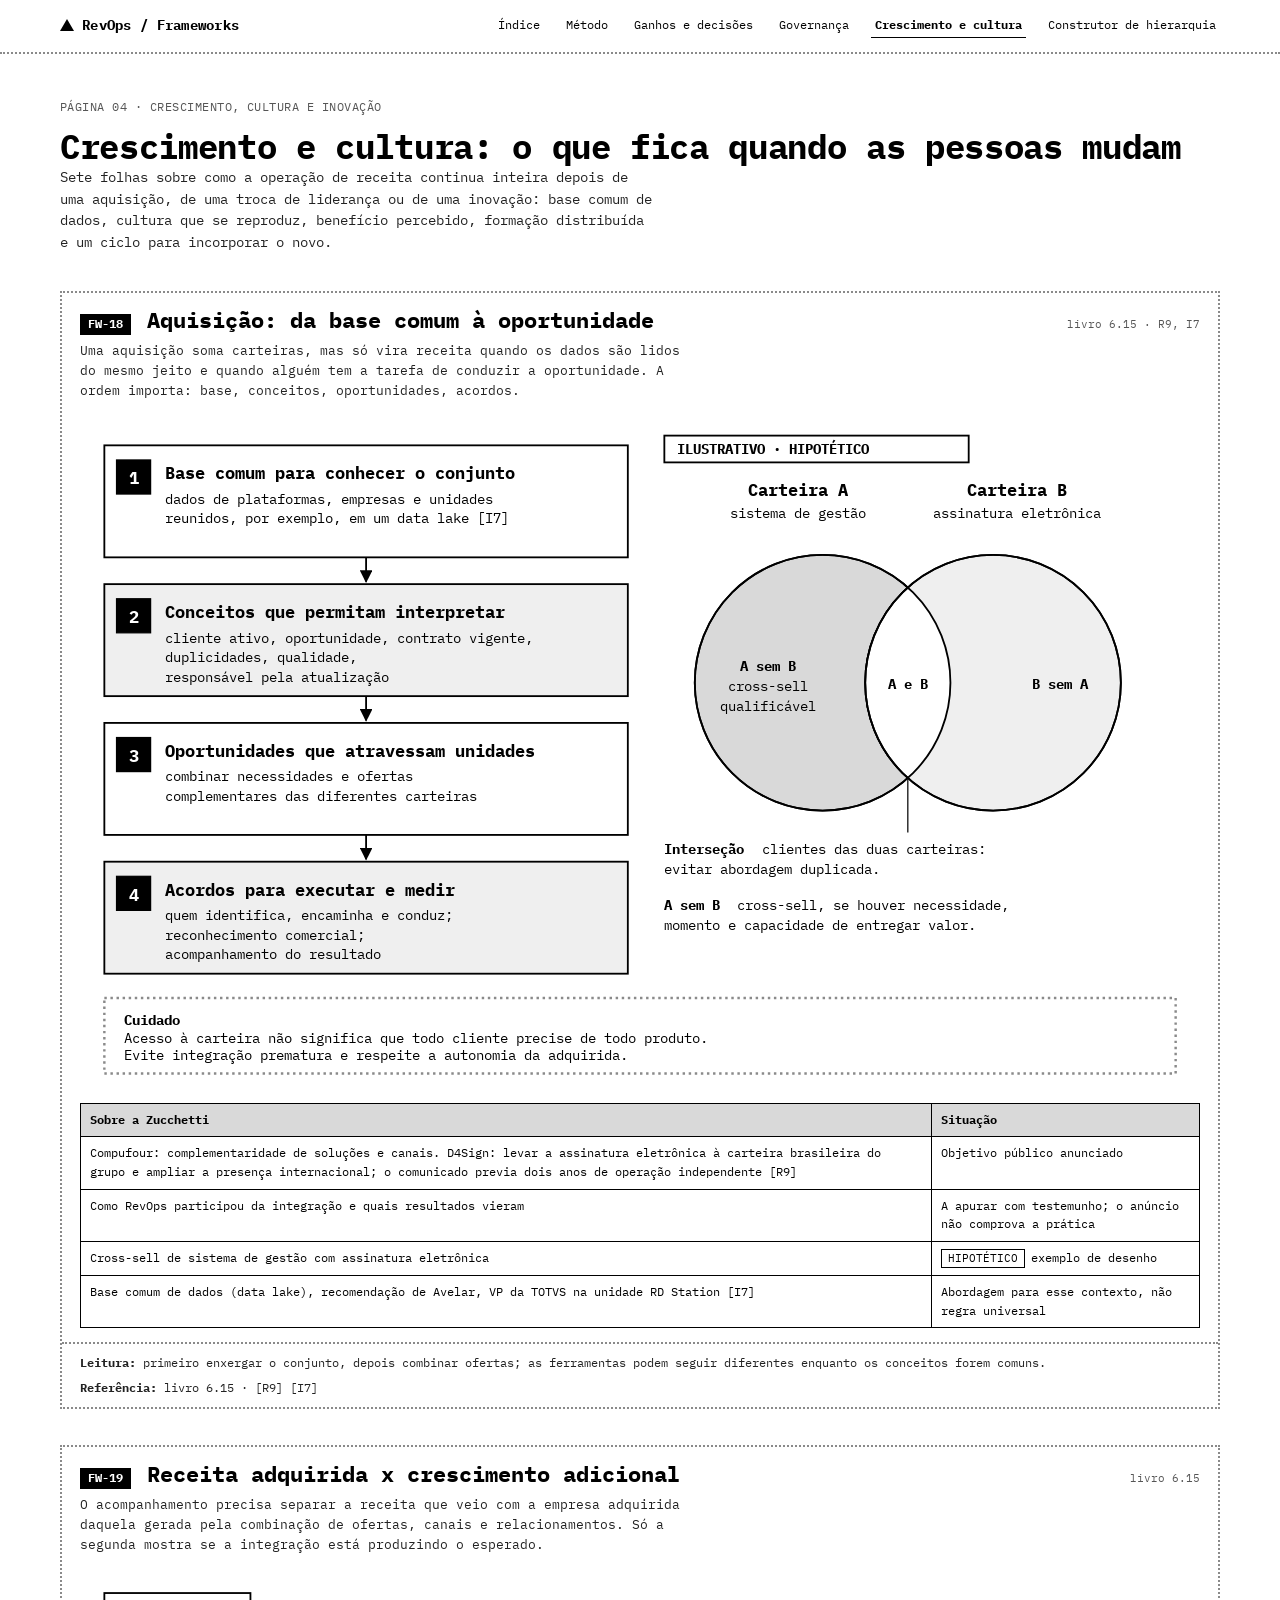
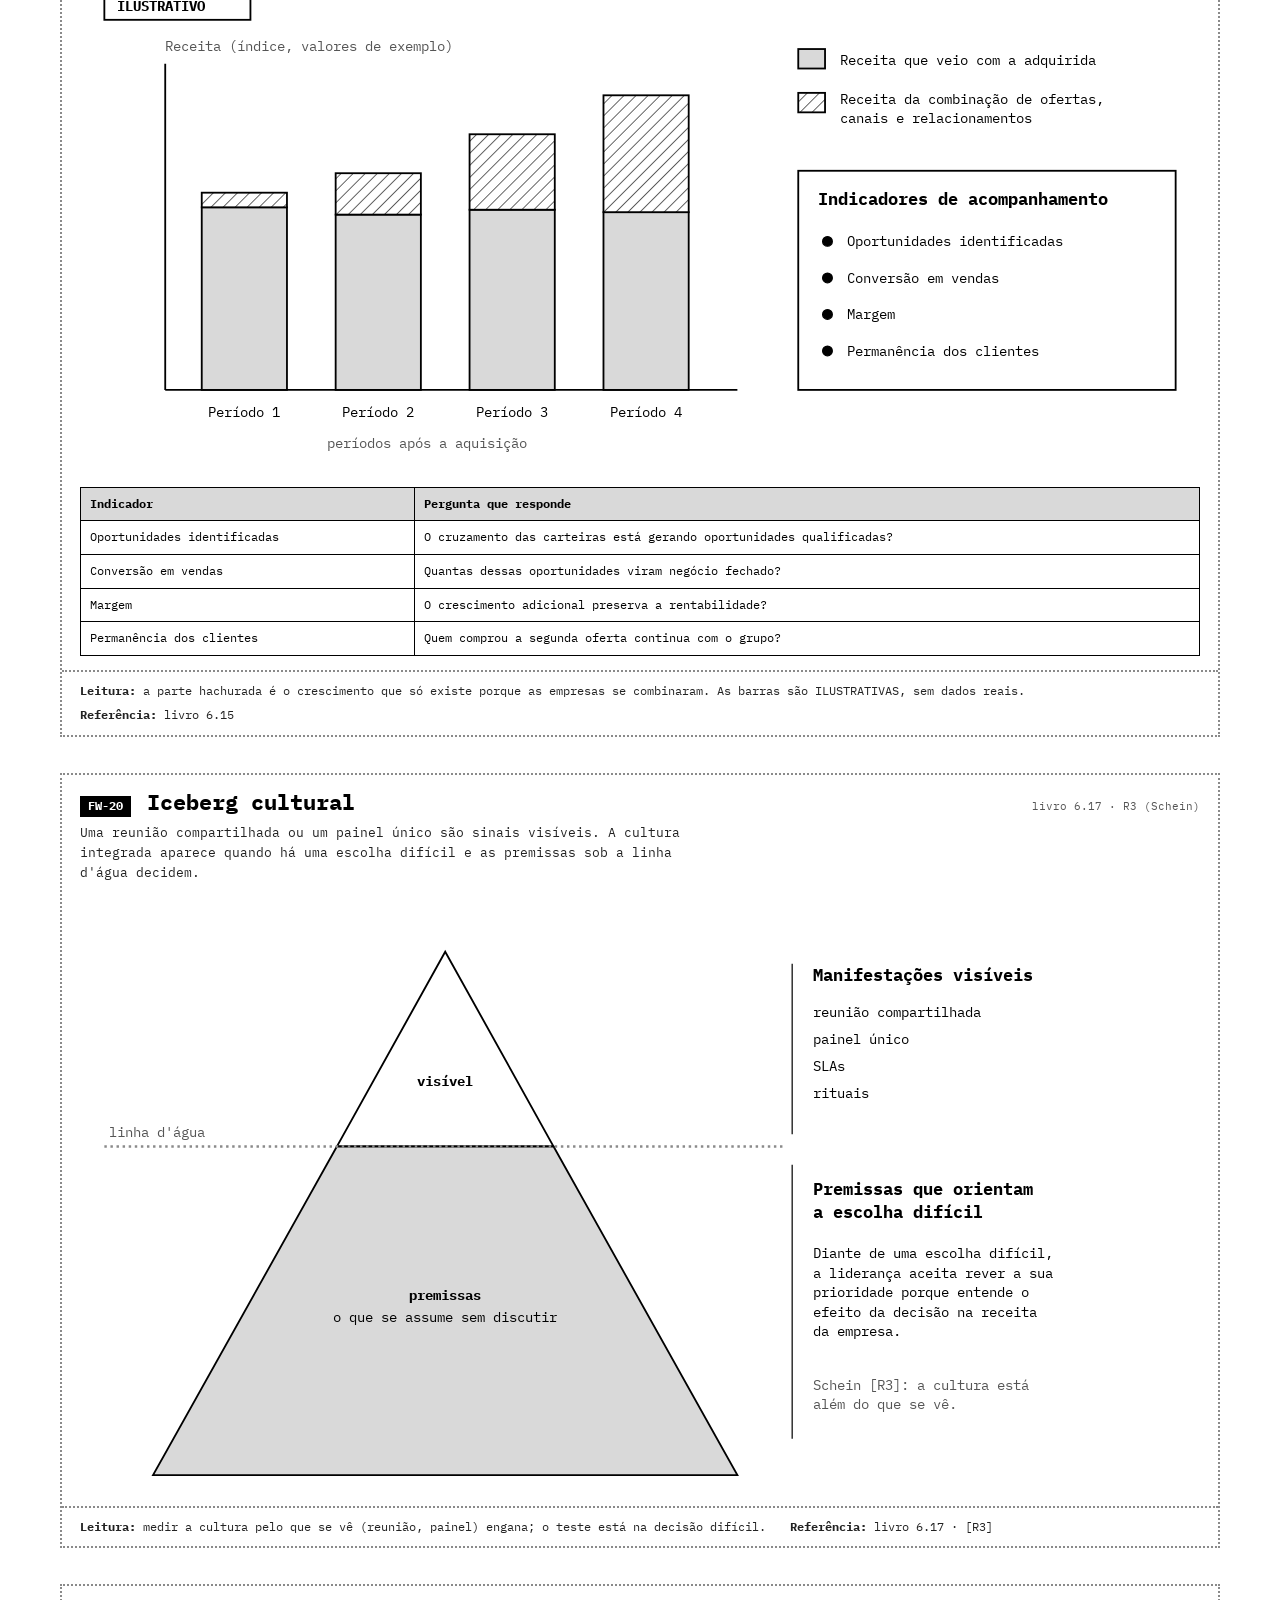
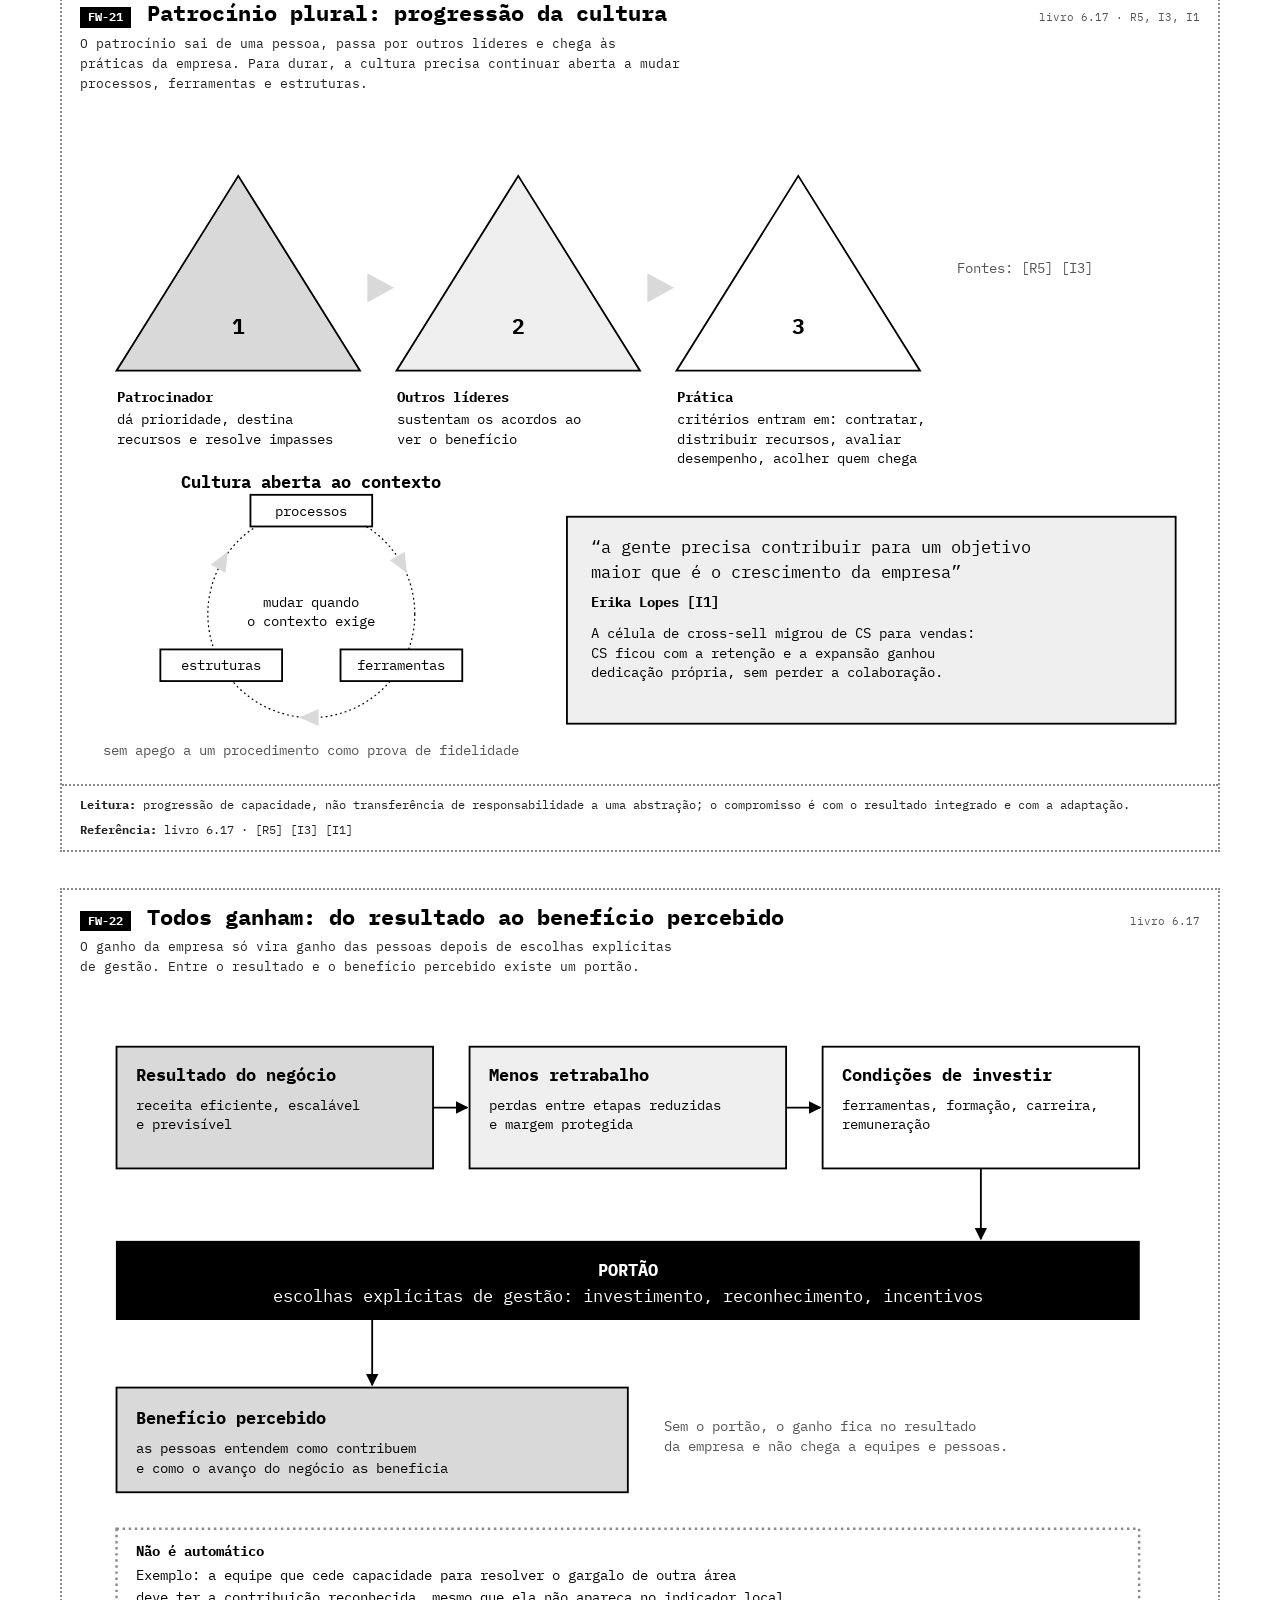
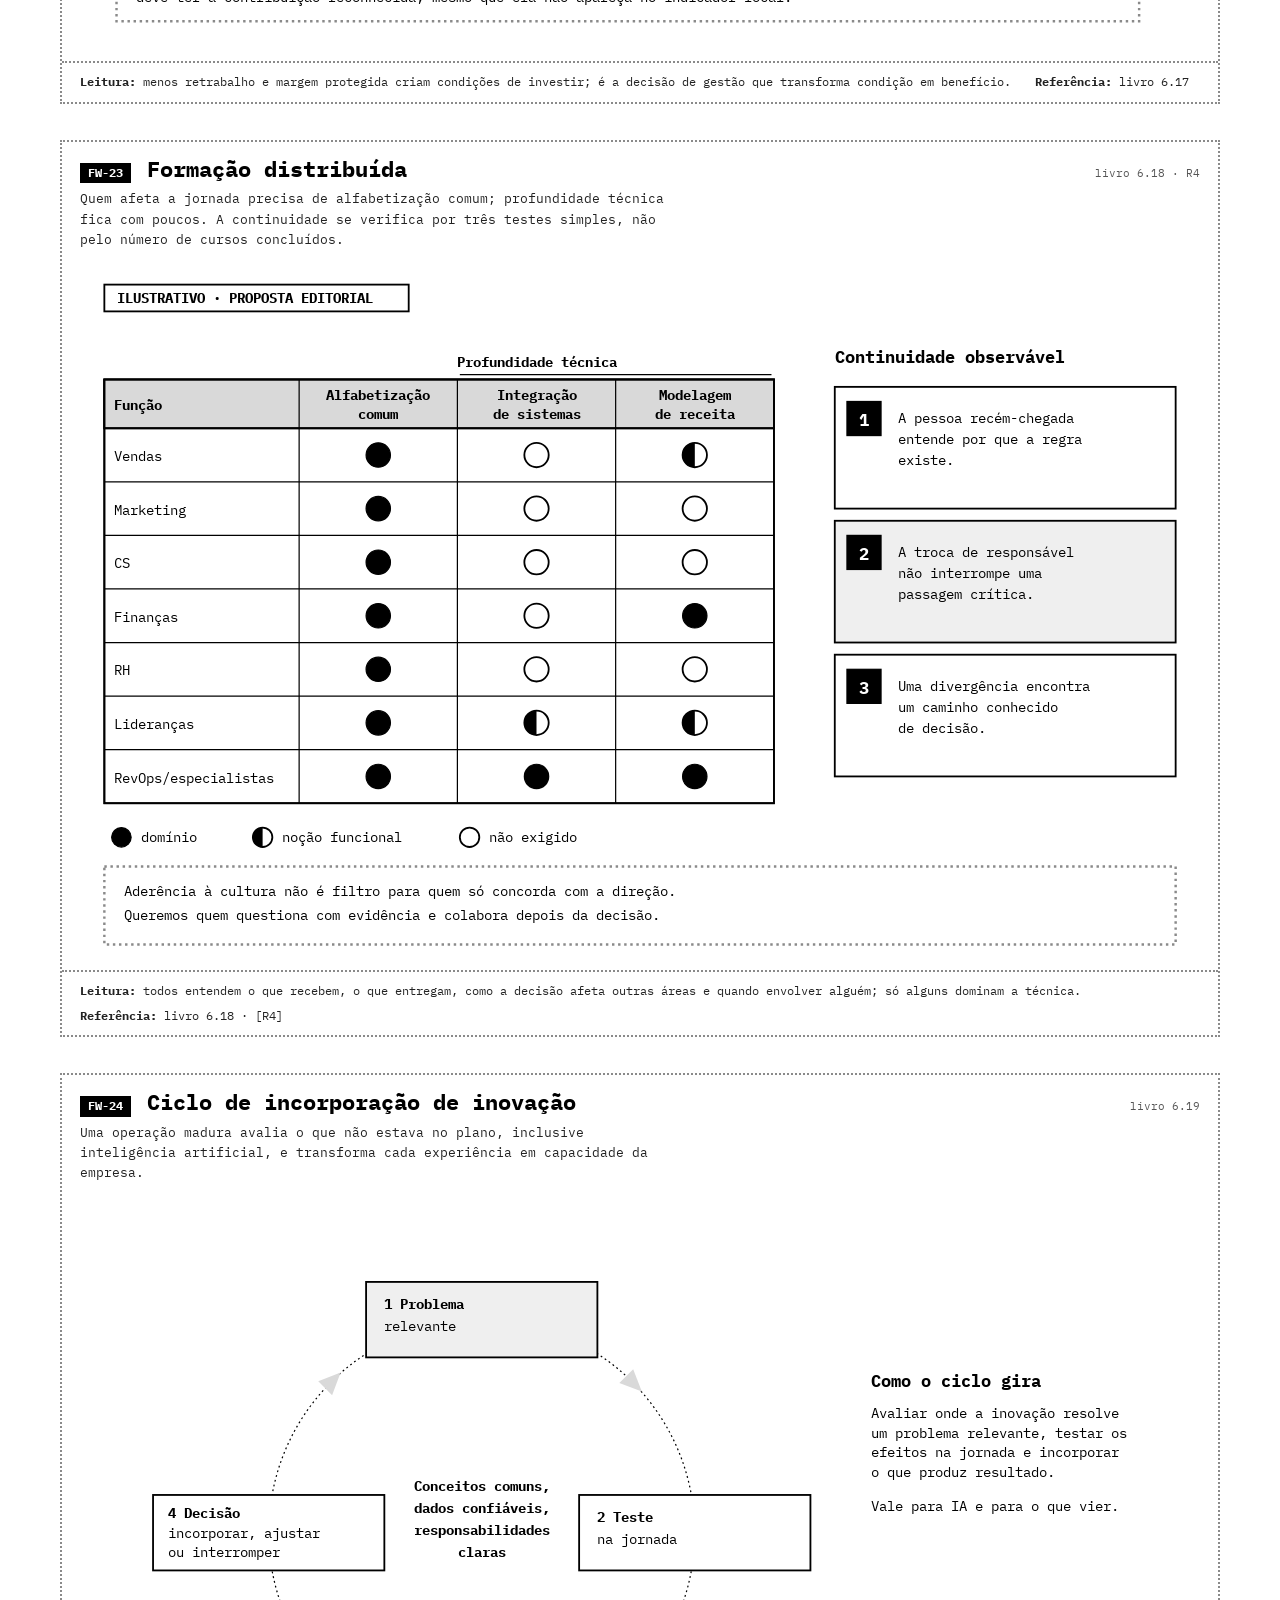
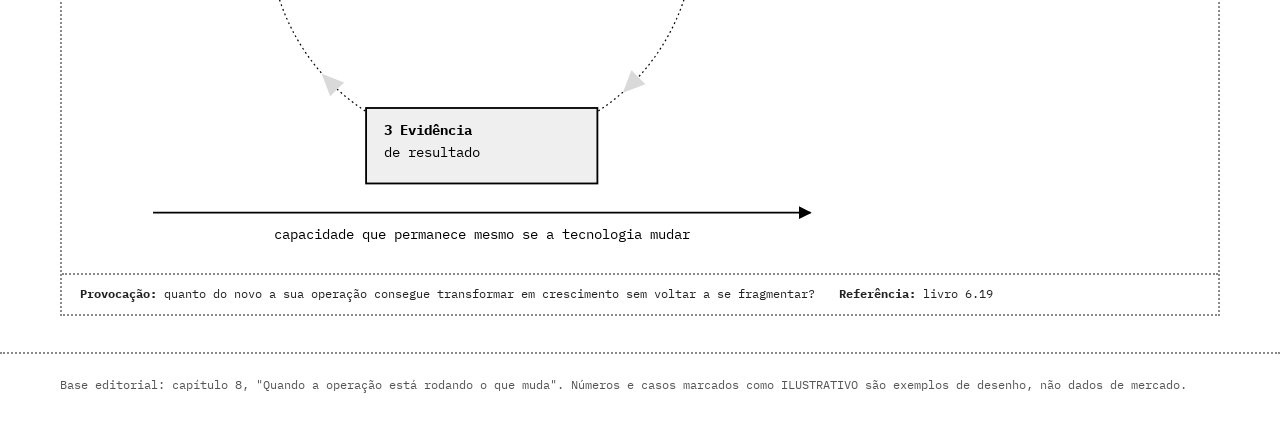
==== commit c37ae8aa: "Atualiza pagina de crescimento e cultura (WIP) Co-Authored-By: Claude Sonnet 5.5 <noreply@anthropic." ====
--- a/crescimento-e-cultura.html
+++ b/crescimento-e-cultura.html
@@ -21,7 +21,7 @@
     <header><span class="code">FW-18</span><h2>Aquisição: da base comum à oportunidade</h2><span class="src">livro 6.15 · R9, I7</span></header>
     <p class="lede">Uma aquisição soma carteiras, mas só vira receita quando os dados são lidos do mesmo jeito e quando alguém tem a tarefa de conduzir a oportunidade. A ordem importa: base, conceitos, oportunidades, acordos.</p>
     <div class="fig">
-<svg viewBox="0 0 920 545" role="img" aria-label="Quatro passos da base comum à oportunidade e diagrama de Venn hipotético de duas carteiras de clientes">
+<svg viewBox="0 0 920 550" role="img" aria-label="Quatro passos da base comum à oportunidade e diagrama de Venn hipotético de duas carteiras de clientes">
   <defs><clipPath id="cp18"><circle cx="610" cy="215" r="105"/></clipPath></defs>
   <!-- passos -->
   <rect class="fp" x="20" y="20" width="430" height="92"/>
@@ -83,9 +83,10 @@
   <text class="ts" x="480" y="418">momento e capacidade de entregar valor.</text>
 
   <!-- nota -->
-  <rect class="frame" x="20" y="474" width="880" height="56"/>
+  <rect class="frame" x="20" y="474" width="880" height="62"/>
   <text class="ts tb" x="36" y="496">Cuidado</text>
-  <text class="ts" x="36" y="512">Acesso à carteira não significa que todo cliente precise de todo produto. Evite integração prematura e respeite a autonomia da adquirida.</text>
+  <text class="ts" x="36" y="511">Acesso à carteira não significa que todo cliente precise de todo produto.</text>
+  <text class="ts" x="36" y="525">Evite integração prematura e respeite a autonomia da adquirida.</text>
 </svg>
     </div>
     <div class="tbl">
